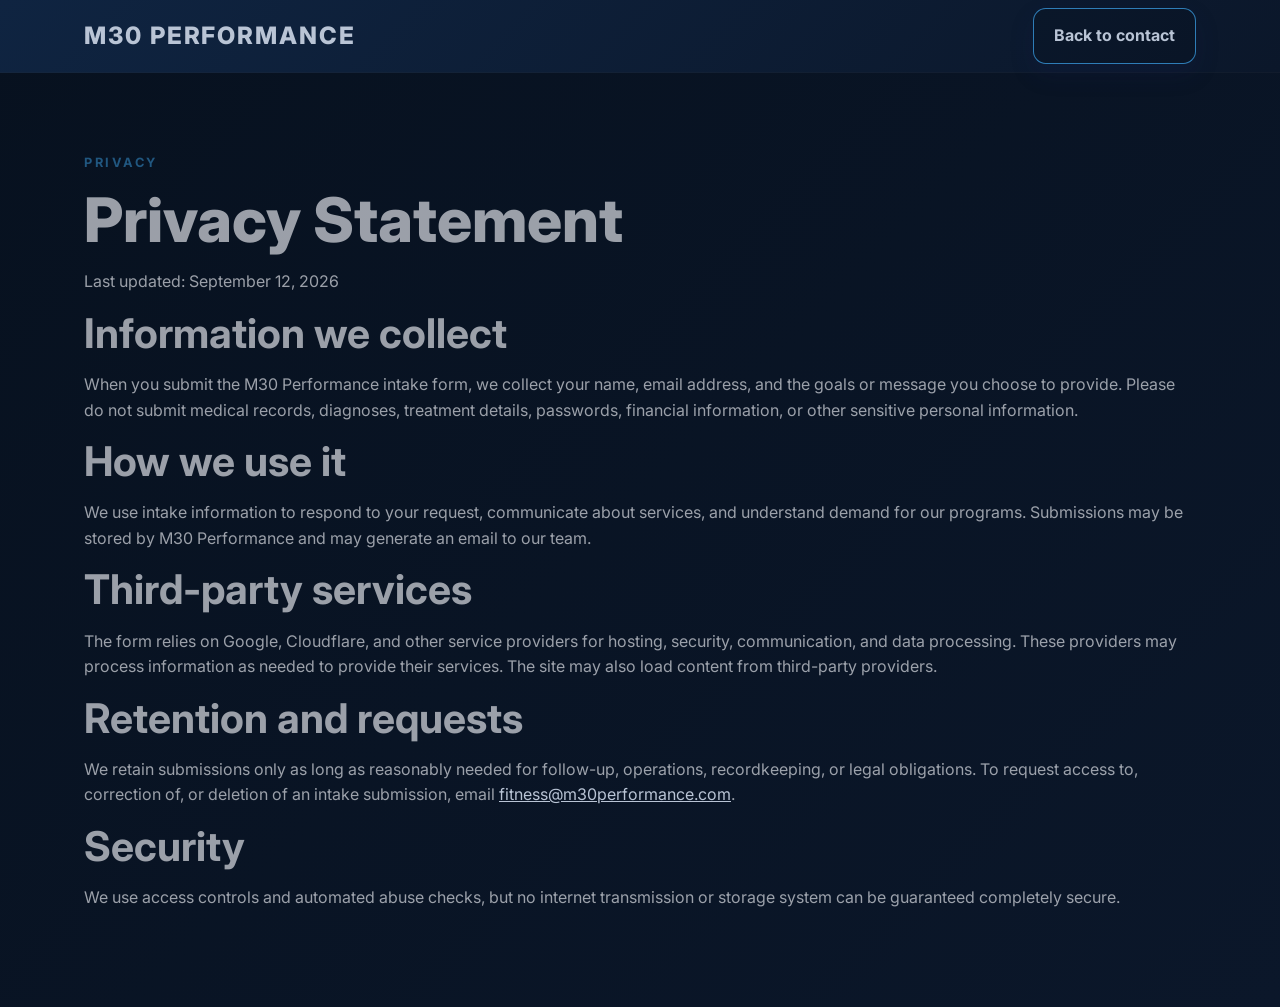
==== pages/privacy.html @ 4eef3fd8 "Completed contact form overhaul feature." ====
<!doctype html>
<html lang="en">
  <head>
    <meta charset="UTF-8" />
    <meta name="viewport" content="width=device-width, initial-scale=1.0" />
    <title>Privacy Statement | M30 Performance</title>
    <meta
      name="description"
      content="M30 Performance privacy statement for website intake submissions."
    />
    <link rel="preconnect" href="https://fonts.googleapis.com" />
    <link rel="preconnect" href="https://fonts.gstatic.com" crossorigin />
    <link
      href="https://fonts.googleapis.com/css2?family=Inter:wght@400;500;600;700;800&display=swap"
      rel="stylesheet"
    />
    <link rel="stylesheet" href="../styles.css" />
  </head>
  <body class="privacy-document">
    <header class="site-header">
      <nav class="nav-bar">
        <a class="logo" href="../index.html#top">M30 Performance</a>
        <a class="btn btn-secondary" href="../index.html#contact">Back to contact</a>
      </nav>
    </header>
    <main class="section privacy-page">
      <p class="eyebrow">Privacy</p>
      <h1>Privacy Statement</h1>
      <p>Last updated: September 12, 2026</p>
      <h2>Information we collect</h2>
      <p>
        When you submit the M30 Performance intake form, we collect your name,
        email address, and the goals or message you choose to provide. Please
        do not submit medical records, diagnoses, treatment details, passwords,
        financial information, or other sensitive personal information.
      </p>
      <h2>How we use it</h2>
      <p>
        We use intake information to respond to your request, communicate about
        services, and understand demand for our programs. Submissions may be
        stored by M30 Performance and may generate an email to our team.
      </p>
      <h2>Third-party services</h2>
      <p>
        The form relies on Google, Cloudflare, and other service providers for
        hosting, security, communication, and data processing. These providers
        may process information as needed to provide their services. The site
        may also load content from third-party providers.
      </p>
      <h2>Retention and requests</h2>
      <p>
        We retain submissions only as long as reasonably needed for follow-up,
        operations, recordkeeping, or legal obligations. To request access to,
        correction of, or deletion of an intake submission, email
        <a href="mailto:fitness@m30performance.com">fitness@m30performance.com</a>.
      </p>
      <h2>Security</h2>
      <p>
        We use access controls and automated abuse checks, but no internet
        transmission or storage system can be guaranteed completely secure.
      </p>
    </main>
  </body>
</html>
---- styles.css ----
:root {
  --background: #07111f;
  --nav-background: #0f2441;
  --surface: #163660;
  --surface-strong: #16324f;
  --text: #f5f7fb9e;
  --muted: #b9c4d5;
  --accent: #338ac794;
  --accent-strong: #334ec7ed;
  --border: rgba(52, 50, 50, 0.167);
  --shadow: 0 20px 45px rgba(0, 0, 0, 0.25);
}

* {
  box-sizing: border-box;
}

html {
  scroll-behavior: smooth;
}

body {
  margin: 0;
  font-family: "Inter", sans-serif;
  color: var(--text);
  background: linear-gradient(135deg, var(--background), #0b172a);
  line-height: 1.6;
}

.fa-solid {
  color: var(--accent);
}
img {
  max-width: 100%;
  display: block;
}

.site-header {
  background: linear-gradient(135deg, var(--nav-background), #0b172a);
  position: sticky;
  top: 0;
  z-index: 20;
  backdrop-filter: blur(12px);
  border-bottom: 1px solid var(--border);
}

.nav-bar {
  max-width: 1160px;
  margin: 0 auto;
  padding: 0.5rem 1.5rem;
  display: flex;
  justify-content: space-between;
  align-items: center;
}

.logo {
  font-size: 1.5rem;
  font-weight: 800;
  letter-spacing: 0.08em;
  text-transform: uppercase;
  color: var(--accent);
  text-decoration: none;
}

#img-logo {
  width: 50px;
  height: 50px;
  display: block; /* Removes unwanted inline spacing at the bottom */
  flex-shrink: 0;
}

.nav-links {
  display: flex;
  gap: 1rem;
}

.nav-links a {
  color: var(--text);
  text-decoration: none;
  font-weight: 600;
  display: inline-block;
  transition:
    transform 180ms ease,
    color 180ms ease;
}

.nav-links a:hover,
.nav-links a:focus-visible,
.nav-links a:active,
.nav-links a.active {
  color: var(--accent);
  transform: translateY(-2px);
}

.section {
  max-width: 1160px;
  margin: 0 auto;
  padding: 5rem 1.5rem;
  scroll-margin-top: 6rem;
}

.section-heading {
  margin-bottom: 1.75rem;
}

.hero {
  display: grid;
  grid-template-columns: 1.1fr 0.9fr;
  gap: 2rem;
  align-items: center;
  min-height: 80vh;
}

.eyebrow {
  margin: 0 0 0.75rem;
  color: var(--accent);
  font-size: 0.8rem;
  font-weight: 700;
  letter-spacing: 0.2em;
  text-transform: uppercase;
}

strong {
  margin: 0 0 0.75rem;
  color: var(--accent);
  font-size: 1rem;
  font-weight: 700;
  letter-spacing: 0.1em;
}

h1,
h2,
h3 {
  line-height: 1.1;
  margin: 0 0 1rem;
}

h1 {
  font-size: clamp(2.6rem, 4.8vw, 4.4rem);
  font-weight: 800;
}

h2 {
  font-size: clamp(2rem, 3.2vw, 2.7rem);
}

h3 {
  font-size: 1.25rem;
}

.hero-text,
.about-grid p,
.service-card p,
.pricing-card li,
.contact-card p,
.faq-list p {
  color: var(--muted);
  font-size: 1.05rem;
}

.hero-actions {
  display: flex;
  gap: 1rem;
  flex-wrap: wrap;
  margin-top: 1.5rem;
}

.btn {
  position: relative;
  display: inline-block;
  padding: 0.9rem 1.25rem;
  border-radius: 0.8rem;
  text-decoration: none;
  font-weight: 700;
  box-shadow: 0 10px 24px rgba(24, 33, 91, 0.24);
  transition:
    transform 180ms ease,
    background 180ms ease,
    box-shadow 180ms ease;
}

.btn:hover {
  transform: translateY(-2px);
  box-shadow: 0 14px 30px rgba(24, 33, 91, 0.28);
}

.btn-primary {
  background: var(--accent);
  color: #042433;
}

.btn-secondary {
  position: relative;
  z-index: 1;
  color: var(--text);
  background: rgba(7, 17, 31, 0.3);
  border: 1px solid rgba(51, 138, 199, 0.9);
  border-radius: 0.8rem;
  overflow: hidden;
  box-shadow: 0 10px 24px rgba(24, 33, 91, 0.16);
  padding: 0.9rem 1.25rem;
}

.hero-media img {
  border-radius: 0.8rem;
  box-shadow: var(--shadow);
  height: 100%;
  object-fit: cover;
}

.testimonials {
  padding-top: 0;
}

.testimonial-shell {
  background: transparent;
  border: none;
  border-radius: 0;
  padding: 0;
}

.testimonial-marquee {
  --testimonial-gap: 1rem;
  overflow: hidden;
  mask-image: linear-gradient(
    to right,
    transparent,
    black 8%,
    black 92%,
    transparent
  );
  -webkit-mask-image: linear-gradient(
    to right,
    transparent,
    black 8%,
    black 92%,
    transparent
  );
}

.testimonial-track {
  display: flex;
  gap: var(--testimonial-gap);
  width: max-content;
  animation: testimonial-scroll 42s linear infinite;
  will-change: transform;
}

.testimonial-marquee:hover .testimonial-track,
.testimonial-marquee:focus-within .testimonial-track {
  animation-play-state: paused;
}

.testimonial-card {
  flex: 0 0 min(320px, 78vw);
  display: flex;
  flex-direction: column;
  justify-content: space-between;
  gap: 1rem;
  min-height: 220px;
  padding: 1.25rem;
  border: 1px solid rgba(51, 138, 199, 0.9);
  border-radius: 1rem;
  background: rgba(7, 17, 31, 0.3);
  box-shadow: 0 10px 24px rgba(24, 33, 91, 0.16);
}

.testimonial-card p {
  margin: 0;
  color: var(--muted);
  font-size: 1rem;
}

.testimonial-card strong {
  color: var(--accent);
  font-weight: 700;
}

.stars {
  display: flex;
  gap: 0.25rem;
  color: var(--accent);
  font-size: 1.1rem;
}

@keyframes testimonial-scroll {
  from {
    transform: translateX(0);
  }
  to {
    transform: translateX(calc(-50% - (var(--testimonial-gap) / 2)));
  }
}

.testimonial-card p {
  margin: 0;
  color: var(--muted);
  font-size: 1rem;
}

.testimonial-card strong {
  color: var(--accent);
  font-weight: 700;
}

.stars {
  display: flex;
  gap: 0.25rem;
  color: var(--accent);
  font-size: 1.1rem;
}

.about-grid,
.service-grid,
.service-list,
.photo-strip,
.pricing-grid {
  display: grid;
  gap: 1.25rem;
}

.about-grid {
  grid-template-columns: repeat(2, minmax(0, 1fr));
}

.service-list {
  grid-template-columns: repeat(2, minmax(0, 1fr));
  padding-left: 1.75rem;
  padding-right: 1.75rem;
  text-indent: -0.5rem;
}

.photo-strip {
  grid-template-columns: repeat(3, minmax(0, 1fr));
  margin-top: 1.5rem;
}

.service-grid,
.pricing-grid {
  grid-template-columns: repeat(3, minmax(0, 1fr));
}

.photo-card,
.service-card,
.pricing-card,
.contact-card {
  background: rgba(255, 255, 255, 0.05);
  border: 1px solid var(--border);
  border-radius: 0.8rem;
  padding: 1.5rem;
  box-shadow: var(--shadow);
}

.photo-card {
  padding: 0;
  overflow: hidden;
}

.photo-card img {
  width: 100%;
  height: 220px;
  object-fit: cover;
}

.photo-card .caption {
  padding: 1.2rem 1.2rem 1.4rem;
}

.photo-card h3 {
  margin-bottom: 0.4rem;
}

.service-card img {
  width: 100%;
  height: 190px;
  object-fit: cover;
  border-radius: 0.6rem;
  margin-bottom: 1rem;
}

.gallery-stack {
  position: relative;
  min-height: 500px;
  margin: 0 auto;
  max-width: 980px;
}

.gallery-card {
  position: absolute;
  border: 0;
  padding: 0;
  background: transparent;
  cursor: pointer;
  overflow: hidden;
  border-radius: 0.8rem;
  box-shadow: var(--shadow);
  transition:
    transform 240ms ease,
    filter 240ms ease,
    z-index 240ms ease;
}

.gallery-card img {
  display: block;
  width: 100%;
  height: 280px;
  object-fit: cover;
  border-radius: 0.8rem;
  border: 1px solid rgba(255, 255, 255, 0.2);
}

.gallery-card:nth-child(1) {
  left: 0;
  top: 0;
  width: 70%;
  transform: rotate(-3deg);
  z-index: 4;
}

.gallery-card:nth-child(2) {
  right: 0;
  top: 72px;
  width: 64%;
  transform: rotate(4deg);
  z-index: 3;
}

.gallery-card:nth-child(3) {
  left: 8%;
  bottom: 0;
  width: 62%;
  transform: rotate(-2deg);
  z-index: 2;
}

.gallery-card:nth-child(4) {
  right: 6%;
  bottom: 36px;
  width: 58%;
  transform: rotate(2.5deg);
  z-index: 1;
}

.gallery-card:hover,
.gallery-card:focus-visible {
  transform: translateY(-6px) rotate(0deg) scale(1.01);
  filter: brightness(1.05);
}

.gallery-card.active {
  z-index: 5;
  transform: rotate(0deg) scale(1.04);
  width: min(78%, 720px);
  left: 50%;
  top: 50%;
  transform: translate(-50%, -50%) rotate(0deg) scale(1.04);
}

.pricing-card {
  display: flex;
  flex-direction: column;
  gap: 1rem;
}

.pricing-card.featured {
  border-color: var(--accent);
  transform: translateY(-4px);
}

.price {
  font-size: 2.2rem;
  font-weight: 800;
  color: var(--accent);
}

.price span {
  font-size: 1rem;
  color: var(--muted);
}

.pricing-card ul {
  padding-left: 1.1rem;
  margin: 0;
}

.faq-list {
  display: grid;
  gap: 1rem;
}

.faq-list details {
  background: rgba(255, 255, 255, 0.05);
  border: 1px solid var(--border);
  border-radius: 1rem;
  padding: 1rem 1.2rem;
}

.faq-list summary {
  cursor: pointer;
  font-weight: 700;
  display: flex;
  justify-content: space-between;
  align-items: center;
  gap: 1rem;
  list-style: none;
}

.faq-list summary::-webkit-details-marker {
  display: none;
}

.faq-list summary::after {
  content: "+";
  color: var(--accent);
  font-size: 1.5rem;
  font-weight: 700;
  line-height: 1;
}

.faq-list details[open] > summary::after {
  content: "−";
}

.faq-list p {
  margin: 0.7rem 0 0;
}

.contact-card {
  display: grid;
  grid-template-columns: 1fr 1fr;
  gap: 2rem;
}

.social-links {
  display: flex;
  flex-wrap: wrap;
  gap: 1rem;
  margin-top: 1rem;
}

.social-links a {
  display: inline-flex;
  align-items: center;
  justify-content: center;
  color: var(--accent);
  text-decoration: none;
  transition:
    transform 180ms ease,
    color 180ms ease;
}

.social-links a:hover,
.social-links a:focus-visible {
  transform: translateY(-2px);
  color: var(--accent-strong);
}

.social-links svg {
  width: 1.6rem;
  height: 1.6rem;
  fill: currentColor;
  stroke: currentColor;
  stroke-width: 0.8;
  stroke-linecap: round;
  stroke-linejoin: round;
}

.site-footer {
  max-width: 1160px;
  margin: 0 auto;
  padding: 0 1.5rem 3rem;
  display: flex;
  flex-direction: column;
  align-items: center;
  gap: 0.75rem;
}

.copyright {
  margin: 0;
  color: var(--muted);
  font-size: 0.95rem;
}

form {
  display: grid;
  gap: 1rem;
}

label {
  display: grid;
  gap: 0.4rem;
  font-weight: 600;
}

.honeypot {
  position: absolute;
  left: -9999px;
  width: 1px;
  height: 1px;
  opacity: 0;
  pointer-events: none;
}

.required-mark {
  color: var(--accent);
  margin-left: 0.2rem;
}

input,
textarea {
  width: 100%;
  padding: 0.85rem 1rem;
  border-radius: 0.7rem;
  border: 1px solid var(--border);
  background: var(--surface);
  color: var(--text);
}

input:focus,
textarea:focus {
  outline: 2px solid var(--accent);
  outline-offset: 2px;
}

.form-status {
  min-height: 1.4rem;
  margin: 0;
  color: var(--muted);
  font-size: 0.95rem;
}

.form-status.success {
  color: #8ee6a7;
}

.form-status.error {
  color: #ff9b8f;
}

.privacy-notice {
  margin: 0;
  color: var(--muted);
  font-size: 0.82rem;
}

.privacy-notice a {
  color: var(--accent);
}

.consent-label {
  display: flex;
  grid-template-columns: auto 1fr;
  align-items: flex-start;
  gap: 0.55rem;
  color: var(--muted);
  font-size: 0.82rem;
  font-weight: 400;
}

.consent-label input {
  width: auto;
  margin-top: 0.25rem;
  accent-color: var(--accent);
}

.consent-label a {
  color: var(--accent);
}

.privacy-document a,
.privacy-document a:visited,
.privacy-document a:hover,
.privacy-document a:focus-visible {
  color: var(--muted);
}

.cf-turnstile {
  min-height: 65px;
}

button:disabled {
  cursor: wait;
  opacity: 0.65;
}

@media (max-width: 850px) {
  .hero,
  .contact-card,
  .about-grid,
  .service-grid,
  .service-list,
  .photo-strip,
  .pricing-grid {
    grid-template-columns: 1fr;
  }

  .hero {
    min-height: auto;
    padding-top: 3rem;
  }
}

@media (max-width: 560px) {
  .nav-bar {
    flex-direction: column;
    gap: 0.75rem;
  }

  .nav-links {
    flex-wrap: wrap;
    justify-content: center;
  }

  .section {
    padding: 3.5rem 1rem;
  }
}
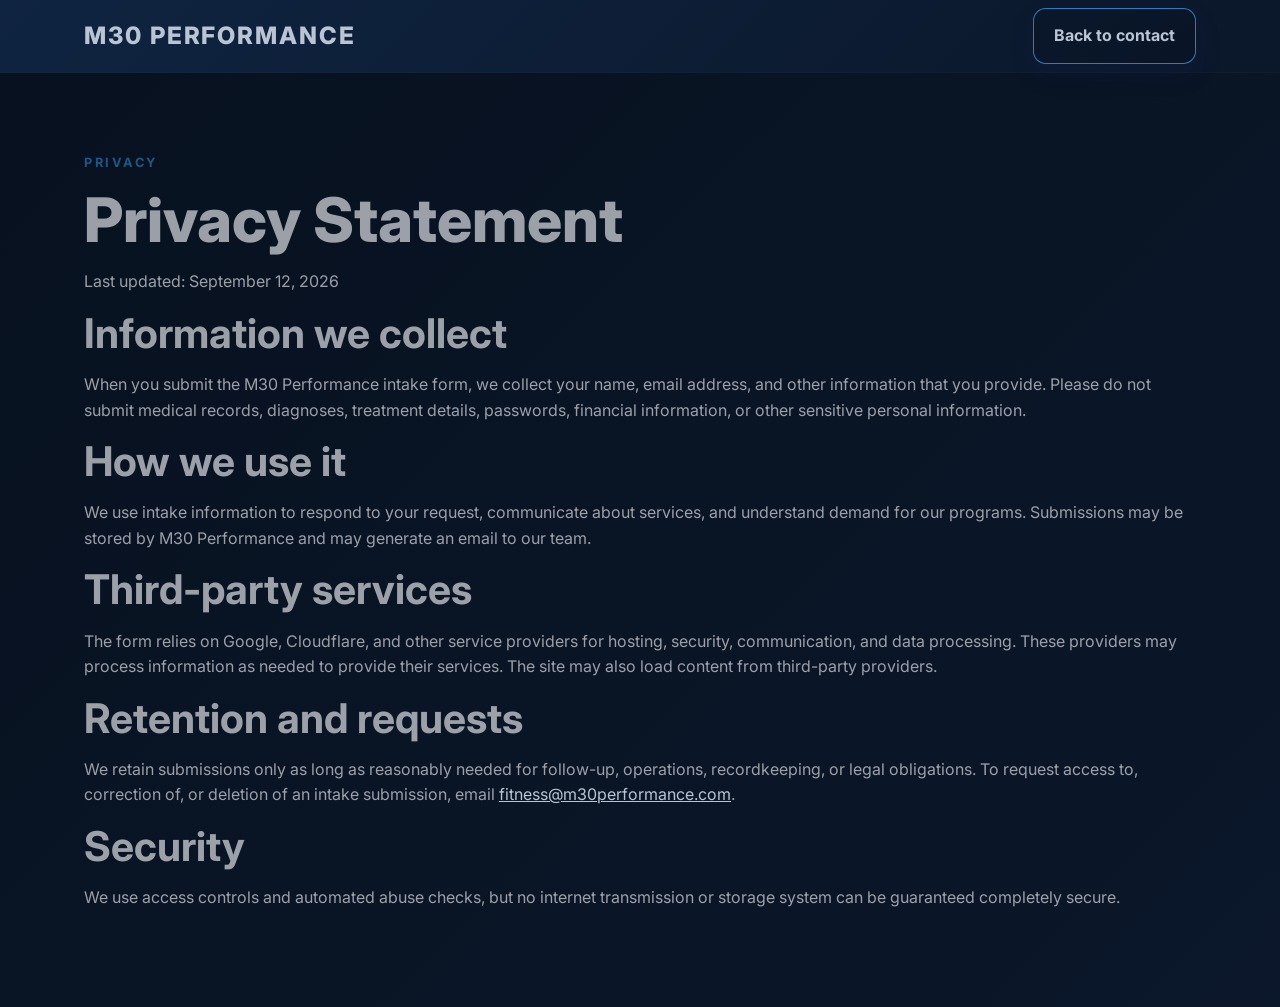
==== commit 86b77e57: "adjusted goals contact form field and privacy page." ====
--- a/pages/privacy.html
+++ b/pages/privacy.html
@@ -20,7 +20,9 @@
     <header class="site-header">
       <nav class="nav-bar">
         <a class="logo" href="../index.html#top">M30 Performance</a>
-        <a class="btn btn-secondary" href="../index.html#contact">Back to contact</a>
+        <a class="btn btn-secondary" href="../index.html#contact"
+          >Back to contact</a
+        >
       </nav>
     </header>
     <main class="section privacy-page">
@@ -30,8 +32,8 @@
       <h2>Information we collect</h2>
       <p>
         When you submit the M30 Performance intake form, we collect your name,
-        email address, and the goals or message you choose to provide. Please
-        do not submit medical records, diagnoses, treatment details, passwords,
+        email address, and other information that you provide. Please do not
+        submit medical records, diagnoses, treatment details, passwords,
         financial information, or other sensitive personal information.
       </p>
       <h2>How we use it</h2>
@@ -52,7 +54,9 @@
         We retain submissions only as long as reasonably needed for follow-up,
         operations, recordkeeping, or legal obligations. To request access to,
         correction of, or deletion of an intake submission, email
-        <a href="mailto:fitness@m30performance.com">fitness@m30performance.com</a>.
+        <a href="mailto:fitness@m30performance.com"
+          >fitness@m30performance.com</a
+        >.
       </p>
       <h2>Security</h2>
       <p>
@@ -61,4 +65,4 @@
       </p>
     </main>
   </body>
-</html>+</html>
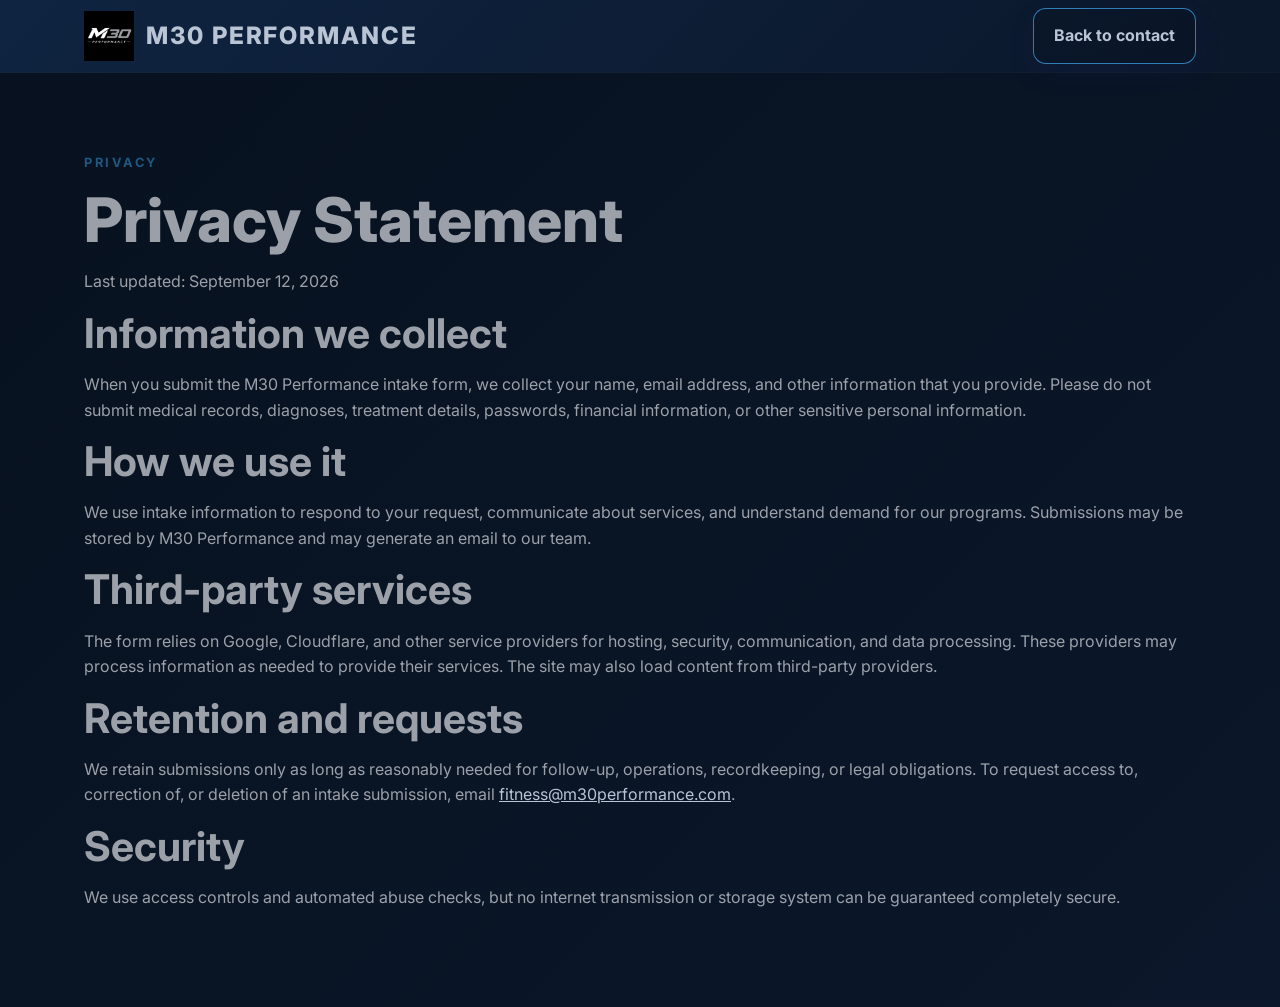
==== commit ddaa7238: "added larger logo for bigger screens, added logo to privacy page." ====
--- a/pages/privacy.html
+++ b/pages/privacy.html
@@ -8,6 +8,8 @@
       name="description"
       content="M30 Performance privacy statement for website intake submissions."
     />
+    <link rel="icon" type="image/x-icon" href="../assets/images/favicon.ico" />
+    <link rel="icon" href="../assets/images/logo-m30.png" type="image/png" />
     <link rel="preconnect" href="https://fonts.googleapis.com" />
     <link rel="preconnect" href="https://fonts.gstatic.com" crossorigin />
     <link
@@ -19,7 +21,13 @@
   <body class="privacy-document">
     <header class="site-header">
       <nav class="nav-bar">
-        <a class="logo" href="../index.html#top">M30 Performance</a>
+        <a class="logo" href="../index.html#top"
+          ><img
+            src="../assets/images/logo-m30.png"
+            alt="M30 Performance Logo"
+            id="img-logo"
+          />M30 Performance</a
+        >
         <a class="btn btn-secondary" href="../index.html#contact"
           >Back to contact</a
         >
--- a/styles.css
+++ b/styles.css
@@ -60,6 +60,12 @@
   text-transform: uppercase;
   color: var(--accent);
   text-decoration: none;
+}
+
+.privacy-document .logo {
+  display: inline-flex;
+  align-items: center;
+  gap: 0.75rem;
 }
 
 #img-logo {
@@ -202,10 +208,23 @@
 }
 
 .hero-media img {
-  border-radius: 0.8rem;
+  border-radius: 5%;
   box-shadow: var(--shadow);
   height: 100%;
   object-fit: cover;
+}
+
+.hero-logo {
+  display: none;
+}
+
+@media (min-width: 1025px) {
+  .hero-logo {
+    display: block;
+    width: 50%;
+    height: 50%;
+    margin: 0 auto 1rem;
+  }
 }
 
 .testimonials {
